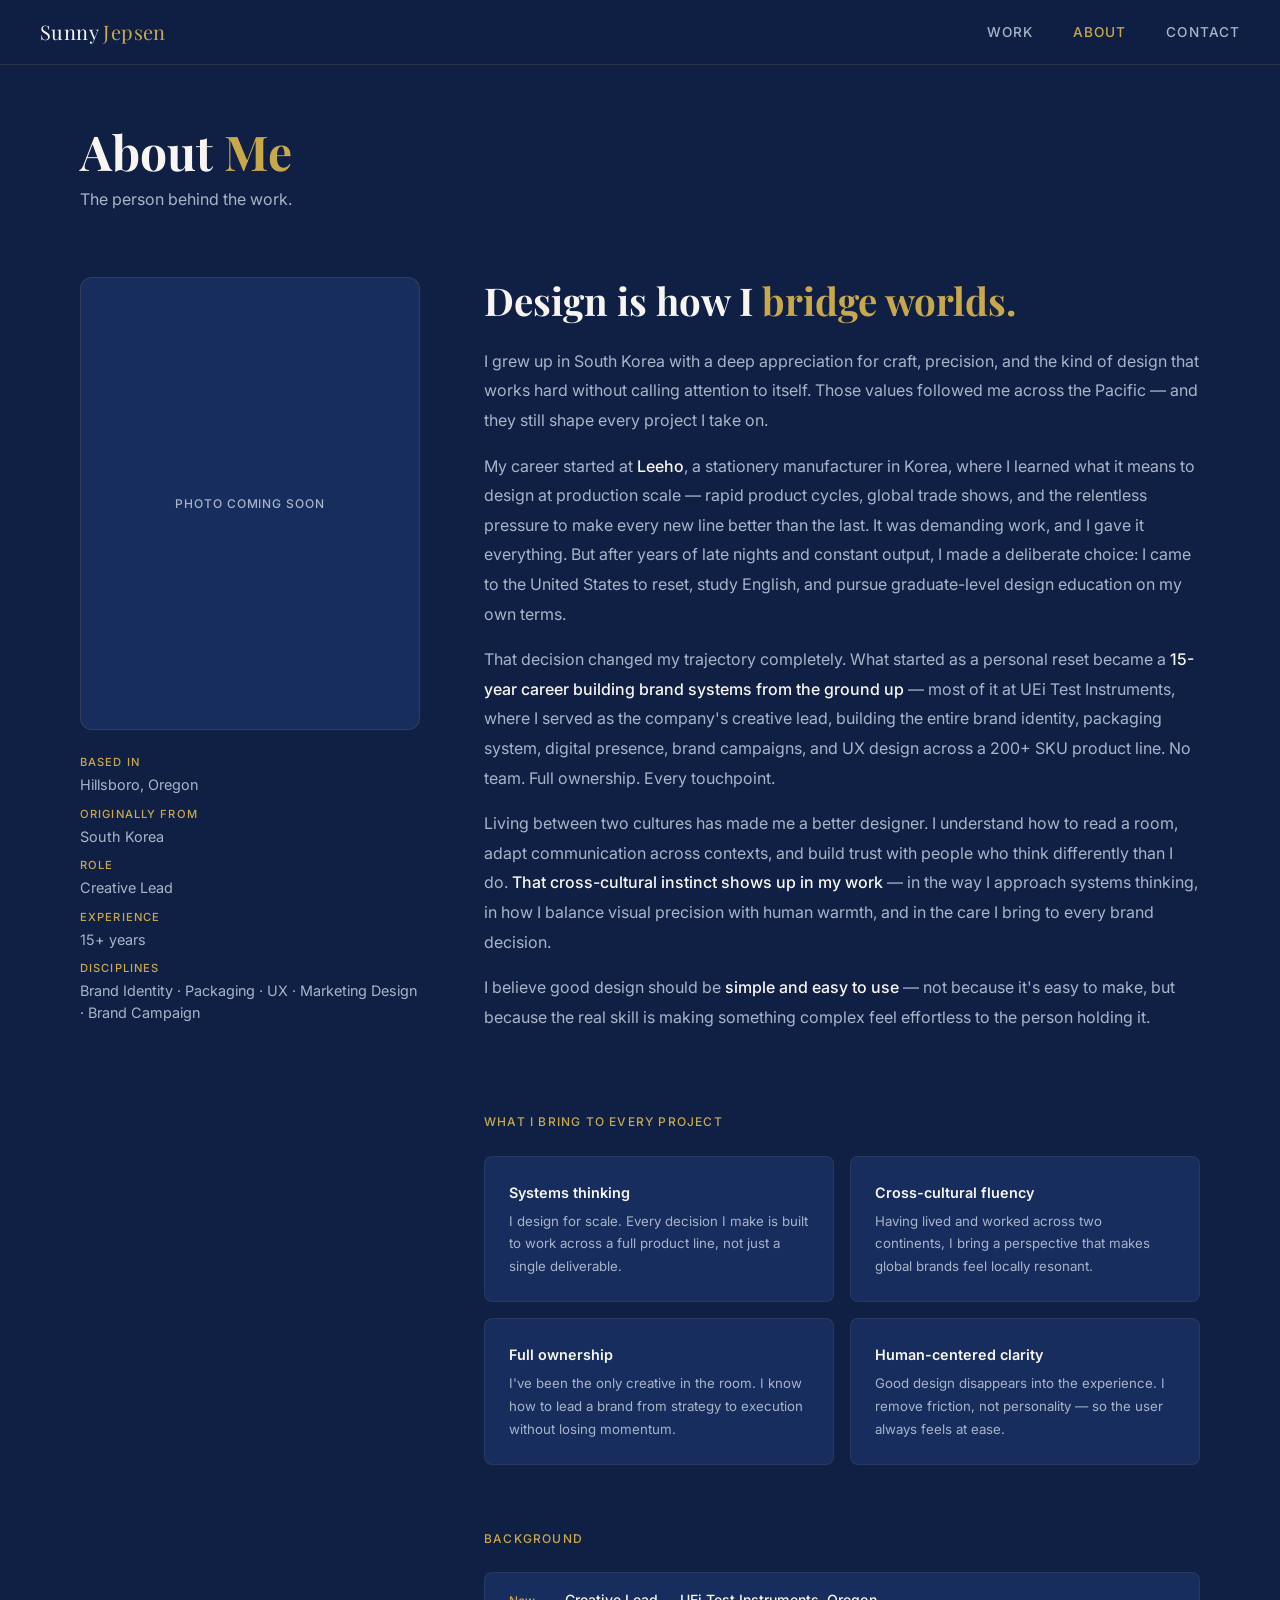
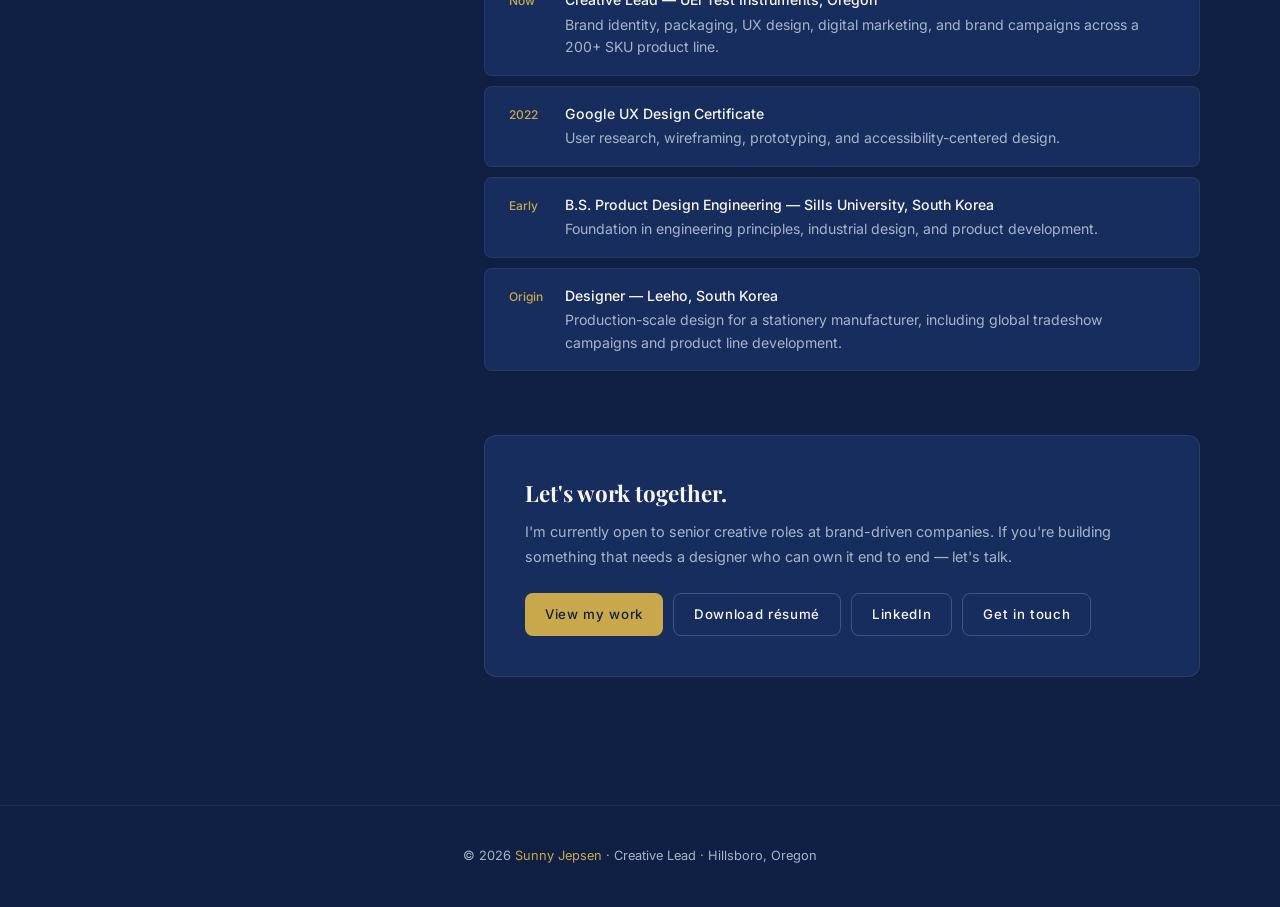
==== about.html @ d4784b3e "Add About page" ====
<!DOCTYPE html>
<html lang="en">
<head>
  <meta charset="UTF-8" />
  <meta name="viewport" content="width=device-width, initial-scale=1.0" />
  <title>About — Sunny Jepsen</title>
  <meta name="description" content="About Sunny Jepsen — Creative Lead with 15+ years in brand identity, packaging, UX, and marketing design." />

  <!-- Fonts -->
  <link rel="preconnect" href="https://fonts.googleapis.com" />
  <link rel="preconnect" href="https://fonts.gstatic.com" crossorigin />
  <link href="https://fonts.googleapis.com/css2?family=Inter:wght@400;500;600&family=Playfair+Display:wght@700&display=swap" rel="stylesheet" />

  <!-- Styles -->
  <link rel="stylesheet" href="css/reset.css" />
  <link rel="stylesheet" href="css/style.css" />

  <style>
    /* ── ABOUT PAGE SPECIFIC ── */
    .about-grid {
      display: grid;
      grid-template-columns: 340px 1fr;
      gap: 4rem;
      align-items: start;
    }

    /* LEFT COLUMN */
    .about-left {
      position: sticky;
      top: 100px;
    }

    .headshot {
      width: 100%;
      aspect-ratio: 3 / 4;
      border-radius: var(--radius-lg);
      overflow: hidden;
      background: var(--navy-mid);
      border: 1px solid rgba(201, 168, 76, 0.15);
      margin-bottom: var(--space-md);
    }

    .headshot img {
      width: 100%;
      height: 100%;
      object-fit: cover;
    }

    .headshot.placeholder {
      display: flex;
      align-items: center;
      justify-content: center;
    }

    .headshot.placeholder::after {
      content: "Photo coming soon";
      font-size: 0.75rem;
      font-weight: 500;
      letter-spacing: 0.08em;
      text-transform: uppercase;
      color: var(--text-secondary);
    }

    .about-meta {
      display: flex;
      flex-direction: column;
      gap: 10px;
    }

    .meta-item {
      display: flex;
      flex-direction: column;
      gap: 2px;
    }

    .meta-label {
      font-size: 0.7rem;
      font-weight: 500;
      letter-spacing: 0.1em;
      text-transform: uppercase;
      color: var(--gold);
    }

    .meta-value {
      font-size: 0.9rem;
      color: var(--text-secondary);
      line-height: 1.5;
    }

    /* RIGHT COLUMN */
    .about-right {
      display: flex;
      flex-direction: column;
      gap: var(--space-xl);
    }

    .about-intro h2 {
      font-family: var(--font-display);
      font-size: clamp(1.8rem, 3vw, 2.5rem);
      font-weight: 700;
      color: var(--warm);
      line-height: 1.2;
      margin-bottom: var(--space-md);
    }

    .about-intro h2 span {
      color: var(--gold);
    }

    .about-intro p {
      font-size: 1rem;
      color: var(--text-secondary);
      line-height: 1.85;
      margin-bottom: var(--space-sm);
    }

    .about-intro p strong {
      color: var(--warm);
      font-weight: 500;
    }

    /* VALUES */
    .values-section h3 {
      font-size: 0.75rem;
      font-weight: 500;
      letter-spacing: 0.1em;
      text-transform: uppercase;
      color: var(--gold);
      margin-bottom: var(--space-md);
    }

    .values-grid {
      display: grid;
      grid-template-columns: repeat(2, 1fr);
      gap: var(--space-sm);
    }

    .value-card {
      background: var(--navy-mid);
      border: 1px solid rgba(201, 168, 76, 0.1);
      border-radius: var(--radius-md);
      padding: var(--space-md);
    }

    .value-card .v-title {
      font-size: 0.9rem;
      font-weight: 600;
      color: var(--warm);
      margin-bottom: 6px;
    }

    .value-card .v-desc {
      font-size: 0.83rem;
      color: var(--text-secondary);
      line-height: 1.7;
    }

    /* CREDENTIALS */
    .credentials-section h3 {
      font-size: 0.75rem;
      font-weight: 500;
      letter-spacing: 0.1em;
      text-transform: uppercase;
      color: var(--gold);
      margin-bottom: var(--space-md);
    }

    .credential-list {
      display: flex;
      flex-direction: column;
      gap: 10px;
    }

    .credential-item {
      display: flex;
      gap: var(--space-sm);
      align-items: flex-start;
      padding: var(--space-sm) var(--space-md);
      background: var(--navy-mid);
      border: 1px solid rgba(201, 168, 76, 0.1);
      border-radius: var(--radius-md);
    }

    .credential-year {
      font-size: 0.75rem;
      font-weight: 500;
      color: var(--gold);
      min-width: 40px;
      padding-top: 2px;
    }

    .credential-text {
      font-size: 0.88rem;
      color: var(--text-secondary);
      line-height: 1.6;
    }

    .credential-text strong {
      color: var(--warm);
      font-weight: 500;
      display: block;
      margin-bottom: 2px;
    }

    /* CTA */
    .cta-section {
      padding: var(--space-lg) var(--space-lg);
      background: var(--navy-mid);
      border: 1px solid rgba(201, 168, 76, 0.15);
      border-radius: var(--radius-lg);
    }

    .cta-section h3 {
      font-family: var(--font-display);
      font-size: 1.4rem;
      font-weight: 700;
      color: var(--warm);
      margin-bottom: 8px;
    }

    .cta-section p {
      font-size: 0.9rem;
      color: var(--text-secondary);
      margin-bottom: var(--space-md);
      line-height: 1.7;
    }

    .cta-buttons {
      display: flex;
      flex-wrap: wrap;
      gap: 10px;
    }

    .btn {
      display: inline-flex;
      align-items: center;
      gap: 6px;
      font-size: 0.83rem;
      font-weight: 500;
      letter-spacing: 0.05em;
      padding: 10px 20px;
      border-radius: var(--radius-md);
      transition: all var(--transition);
    }

    .btn-primary {
      background: var(--gold);
      color: var(--navy);
    }

    .btn-primary:hover {
      background: var(--gold-light);
    }

    .btn-secondary {
      background: transparent;
      color: var(--warm);
      border: 1px solid rgba(248, 245, 240, 0.2);
    }

    .btn-secondary:hover {
      border-color: var(--gold);
      color: var(--gold);
    }

    /* RESPONSIVE */
    @media (max-width: 860px) {
      .about-grid {
        grid-template-columns: 1fr;
        gap: var(--space-lg);
      }

      .about-left {
        position: static;
        display: grid;
        grid-template-columns: 180px 1fr;
        gap: var(--space-md);
        align-items: start;
      }

      .headshot {
        margin-bottom: 0;
      }

      .values-grid {
        grid-template-columns: 1fr;
      }
    }

    @media (max-width: 500px) {
      .about-left {
        grid-template-columns: 1fr;
      }

      .cta-buttons {
        flex-direction: column;
      }

      .btn {
        justify-content: center;
      }
    }
  </style>
</head>
<body>

  <!-- NAV -->
  <nav>
    <a href="index.html" class="nav-logo">Sunny <span>Jepsen</span></a>
    <ul class="nav-links">
      <li><a href="index.html">Work</a></li>
      <li><a href="about.html" class="active">About</a></li>
      <li><a href="contact.html">Contact</a></li>
    </ul>
  </nav>

  <main>

    <div class="page-header">
      <h1>About <span>Me</span></h1>
      <p>The person behind the work.</p>
    </div>

    <div class="about-grid">

      <!-- LEFT: Photo + Meta -->
      <div class="about-left">
        <div class="headshot placeholder"></div>

        <div class="about-meta">
          <div class="meta-item">
            <span class="meta-label">Based in</span>
            <span class="meta-value">Hillsboro, Oregon</span>
          </div>
          <div class="meta-item">
            <span class="meta-label">Originally from</span>
            <span class="meta-value">South Korea</span>
          </div>
          <div class="meta-item">
            <span class="meta-label">Role</span>
            <span class="meta-value">Creative Lead</span>
          </div>
          <div class="meta-item">
            <span class="meta-label">Experience</span>
            <span class="meta-value">15+ years</span>
          </div>
          <div class="meta-item">
            <span class="meta-label">Disciplines</span>
            <span class="meta-value">Brand Identity · Packaging · UX · Marketing Design · Brand Campaign</span>
          </div>
        </div>
      </div>

      <!-- RIGHT: Story + Values + CTA -->
      <div class="about-right">

        <!-- INTRO -->
        <div class="about-intro">
          <h2>Design is how I <span>bridge worlds.</span></h2>

          <p>
            I grew up in South Korea with a deep appreciation for craft, precision, and the kind of design that works hard without calling attention to itself. Those values followed me across the Pacific — and they still shape every project I take on.
          </p>

          <p>
            My career started at <strong>Leeho</strong>, a stationery manufacturer in Korea, where I learned what it means to design at production scale — rapid product cycles, global trade shows, and the relentless pressure to make every new line better than the last. It was demanding work, and I gave it everything. But after years of late nights and constant output, I made a deliberate choice: I came to the United States to reset, study English, and pursue graduate-level design education on my own terms.
          </p>

          <p>
            That decision changed my trajectory completely. What started as a personal reset became a <strong>15-year career building brand systems from the ground up</strong> — most of it at UEi Test Instruments, where I served as the company's creative lead, building the entire brand identity, packaging system, digital presence, brand campaigns, and UX design across a 200+ SKU product line. No team. Full ownership. Every touchpoint.
          </p>

          <p>
            Living between two cultures has made me a better designer. I understand how to read a room, adapt communication across contexts, and build trust with people who think differently than I do. <strong>That cross-cultural instinct shows up in my work</strong> — in the way I approach systems thinking, in how I balance visual precision with human warmth, and in the care I bring to every brand decision.
          </p>

          <p>
            I believe good design should be <strong>simple and easy to use</strong> — not because it's easy to make, but because the real skill is making something complex feel effortless to the person holding it.
          </p>
        </div>

        <!-- VALUES -->
        <div class="values-section">
          <h3>What I bring to every project</h3>
          <div class="values-grid">
            <div class="value-card">
              <div class="v-title">Systems thinking</div>
              <div class="v-desc">I design for scale. Every decision I make is built to work across a full product line, not just a single deliverable.</div>
            </div>
            <div class="value-card">
              <div class="v-title">Cross-cultural fluency</div>
              <div class="v-desc">Having lived and worked across two continents, I bring a perspective that makes global brands feel locally resonant.</div>
            </div>
            <div class="value-card">
              <div class="v-title">Full ownership</div>
              <div class="v-desc">I've been the only creative in the room. I know how to lead a brand from strategy to execution without losing momentum.</div>
            </div>
            <div class="value-card">
              <div class="v-title">Human-centered clarity</div>
              <div class="v-desc">Good design disappears into the experience. I remove friction, not personality — so the user always feels at ease.</div>
            </div>
          </div>
        </div>

        <!-- CREDENTIALS -->
        <div class="credentials-section">
          <h3>Background</h3>
          <div class="credential-list">
            <div class="credential-item">
              <span class="credential-year">Now</span>
              <div class="credential-text">
                <strong>Creative Lead — UEi Test Instruments, Oregon</strong>
                Brand identity, packaging, UX design, digital marketing, and brand campaigns across a 200+ SKU product line.
              </div>
            </div>
            <div class="credential-item">
              <span class="credential-year">2022</span>
              <div class="credential-text">
                <strong>Google UX Design Certificate</strong>
                User research, wireframing, prototyping, and accessibility-centered design.
              </div>
            </div>
            <div class="credential-item">
              <span class="credential-year">Early</span>
              <div class="credential-text">
                <strong>B.S. Product Design Engineering — Sills University, South Korea</strong>
                Foundation in engineering principles, industrial design, and product development.
              </div>
            </div>
            <div class="credential-item">
              <span class="credential-year">Origin</span>
              <div class="credential-text">
                <strong>Designer — Leeho, South Korea</strong>
                Production-scale design for a stationery manufacturer, including global tradeshow campaigns and product line development.
              </div>
            </div>
          </div>
        </div>

        <!-- CTA -->
        <div class="cta-section">
          <h3>Let's work together.</h3>
          <p>I'm currently open to senior creative roles at brand-driven companies. If you're building something that needs a designer who can own it end to end — let's talk.</p>
          <div class="cta-buttons">
            <a href="index.html" class="btn btn-primary">View my work</a>
            <a href="/resume.pdf" class="btn btn-secondary" target="_blank">Download résumé</a>
            <a href="https://linkedin.com/in/sunnyjepsen" class="btn btn-secondary" target="_blank">LinkedIn</a>
            <a href="contact.html" class="btn btn-secondary">Get in touch</a>
          </div>
        </div>

      </div>
    </div>
  </main>

  <footer>
    <p>© 2026 <span>Sunny Jepsen</span> · Creative Lead · Hillsboro, Oregon</p>
  </footer>

  <script src="js/main.js"></script>
</body>
</html>
---- css/style.css ----
/* ── DESIGN TOKENS ── */
:root {
  --navy:      #0f2044;
  --navy-mid:  #162d5e;
  --gold:      #c9a84c;
  --gold-light:#e2c87a;
  --warm:      #f8f5f0;
  --warm-dark: #ede8e1;
  --white:     #ffffff;
  --text-primary:   #f8f5f0;
  --text-secondary: #a8b4c8;
  --text-dark:      #0f2044;

  --font-sans: 'Inter', system-ui, sans-serif;
  --font-display: 'Playfair Display', Georgia, serif;

  --space-xs:  0.5rem;
  --space-sm:  1rem;
  --space-md:  1.5rem;
  --space-lg:  2.5rem;
  --space-xl:  4rem;

  --radius-sm: 4px;
  --radius-md: 8px;
  --radius-lg: 12px;

  --transition: 0.25s ease;
  --max-width: 1200px;
}

/* ── BASE ── */
body {
  font-family: var(--font-sans);
  background-color: var(--navy);
  color: var(--text-primary);
  line-height: 1.6;
}

/* ── NAV ── */
nav {
  position: fixed;
  top: 0;
  left: 0;
  right: 0;
  z-index: 100;
  display: flex;
  align-items: center;
  justify-content: space-between;
  padding: var(--space-sm) var(--space-lg);
  background: rgba(15, 32, 68, 0.92);
  backdrop-filter: blur(12px);
  border-bottom: 1px solid rgba(201, 168, 76, 0.15);
}

.nav-logo {
  font-family: var(--font-display);
  font-size: 1.25rem;
  color: var(--warm);
  letter-spacing: 0.02em;
}

.nav-logo span {
  color: var(--gold);
}

.nav-links {
  display: flex;
  gap: var(--space-lg);
}

.nav-links a {
  font-size: 0.85rem;
  font-weight: 500;
  letter-spacing: 0.08em;
  text-transform: uppercase;
  color: var(--text-secondary);
  transition: color var(--transition);
}

.nav-links a:hover,
.nav-links a.active {
  color: var(--gold);
}

/* ── PAGE WRAPPER ── */
main {
  max-width: var(--max-width);
  margin: 0 auto;
  padding: calc(var(--space-xl) + 60px) var(--space-lg) var(--space-xl);
}

/* ── PAGE HEADER ── */
.page-header {
  margin-bottom: var(--space-xl);
}

.page-header h1 {
  font-family: var(--font-display);
  font-size: clamp(2rem, 4vw, 3rem);
  font-weight: 700;
  color: var(--warm);
  line-height: 1.15;
  margin-bottom: var(--space-xs);
}

.page-header h1 span {
  color: var(--gold);
}

.page-header p {
  font-size: 1rem;
  color: var(--text-secondary);
  max-width: 480px;
}

/* ── WORK GRID ── */
.work-grid {
  display: grid;
  grid-template-columns: repeat(3, 1fr);
  gap: var(--space-md);
}

/* ── PROJECT CARD ── */
.card {
  background: var(--navy-mid);
  border-radius: var(--radius-lg);
  overflow: hidden;
  border: 1px solid rgba(201, 168, 76, 0.1);
  transition: transform var(--transition), border-color var(--transition), box-shadow var(--transition);
  cursor: pointer;
}

.card:hover {
  transform: translateY(-4px);
  border-color: rgba(201, 168, 76, 0.4);
  box-shadow: 0 12px 32px rgba(0, 0, 0, 0.3);
}

.card-image {
  width: 100%;
  aspect-ratio: 4 / 3;
  background: var(--navy);
  overflow: hidden;
}

.card-image img {
  width: 100%;
  height: 100%;
  object-fit: cover;
  transition: transform 0.4s ease;
}

.card:hover .card-image img {
  transform: scale(1.04);
}

/* placeholder when no image yet */
.card-image.placeholder {
  display: flex;
  align-items: center;
  justify-content: center;
  background: linear-gradient(135deg, var(--navy) 0%, var(--navy-mid) 100%);
}

.card-image.placeholder::after {
  content: attr(data-label);
  font-size: 0.75rem;
  font-weight: 500;
  letter-spacing: 0.1em;
  text-transform: uppercase;
  color: var(--text-secondary);
}

.card-body {
  padding: var(--space-md);
}

.card-tags {
  display: flex;
  flex-wrap: wrap;
  gap: 6px;
  margin-bottom: var(--space-xs);
}

.tag {
  font-size: 0.7rem;
  font-weight: 500;
  letter-spacing: 0.07em;
  text-transform: uppercase;
  padding: 3px 10px;
  border-radius: var(--radius-sm);
  background: rgba(201, 168, 76, 0.12);
  color: var(--gold-light);
  border: 1px solid rgba(201, 168, 76, 0.2);
}

.card-title {
  font-family: var(--font-display);
  font-size: 1.1rem;
  font-weight: 700;
  color: var(--warm);
  margin-bottom: 6px;
  line-height: 1.3;
}

.card-desc {
  font-size: 0.85rem;
  color: var(--text-secondary);
  line-height: 1.6;
}

/* ── FOOTER ── */
footer {
  text-align: center;
  padding: var(--space-lg);
  font-size: 0.8rem;
  color: var(--text-secondary);
  border-top: 1px solid rgba(201, 168, 76, 0.1);
  margin-top: var(--space-xl);
}

footer span {
  color: var(--gold);
}

/* ── RESPONSIVE ── */
@media (max-width: 900px) {
  .work-grid {
    grid-template-columns: repeat(2, 1fr);
  }
}

@media (max-width: 580px) {
  .work-grid {
    grid-template-columns: 1fr;
  }

  nav {
    padding: var(--space-sm);
  }

  .nav-links {
    gap: var(--space-md);
  }

  main {
    padding-left: var(--space-sm);
    padding-right: var(--space-sm);
  }
}
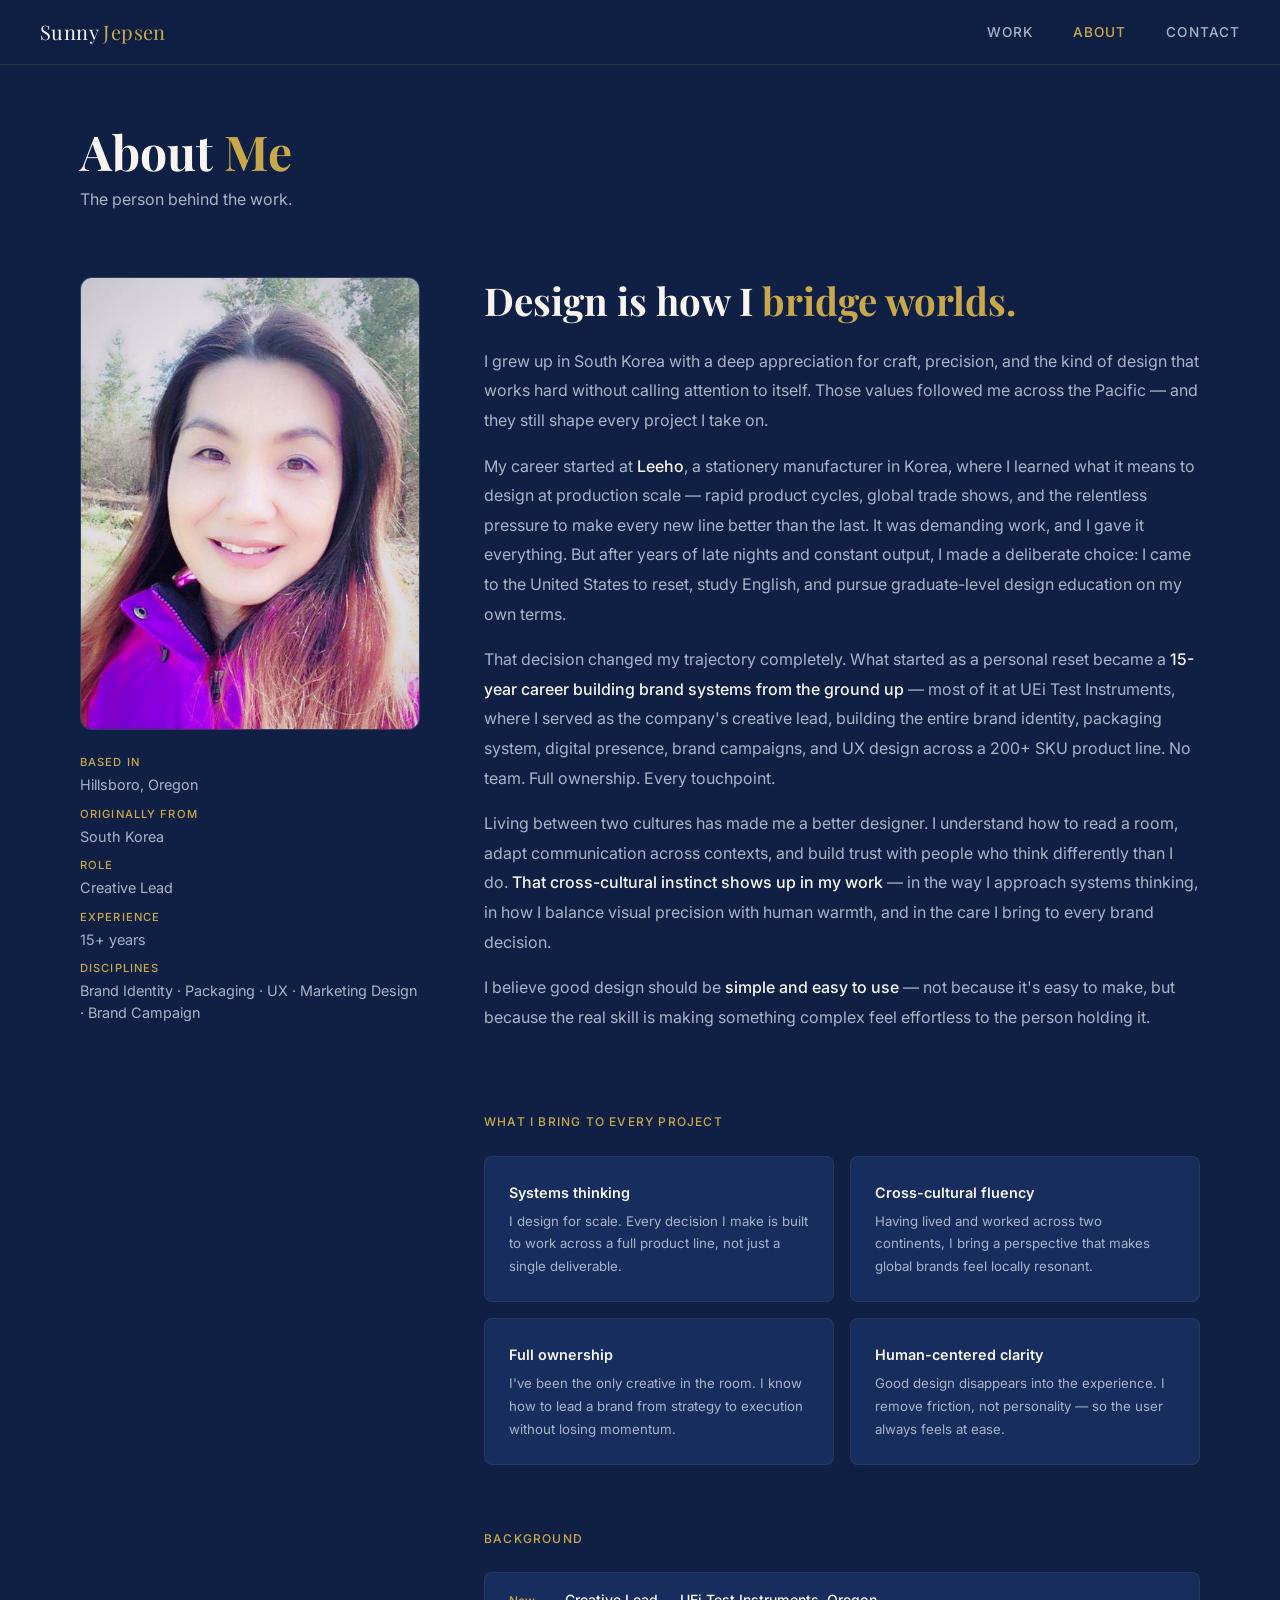
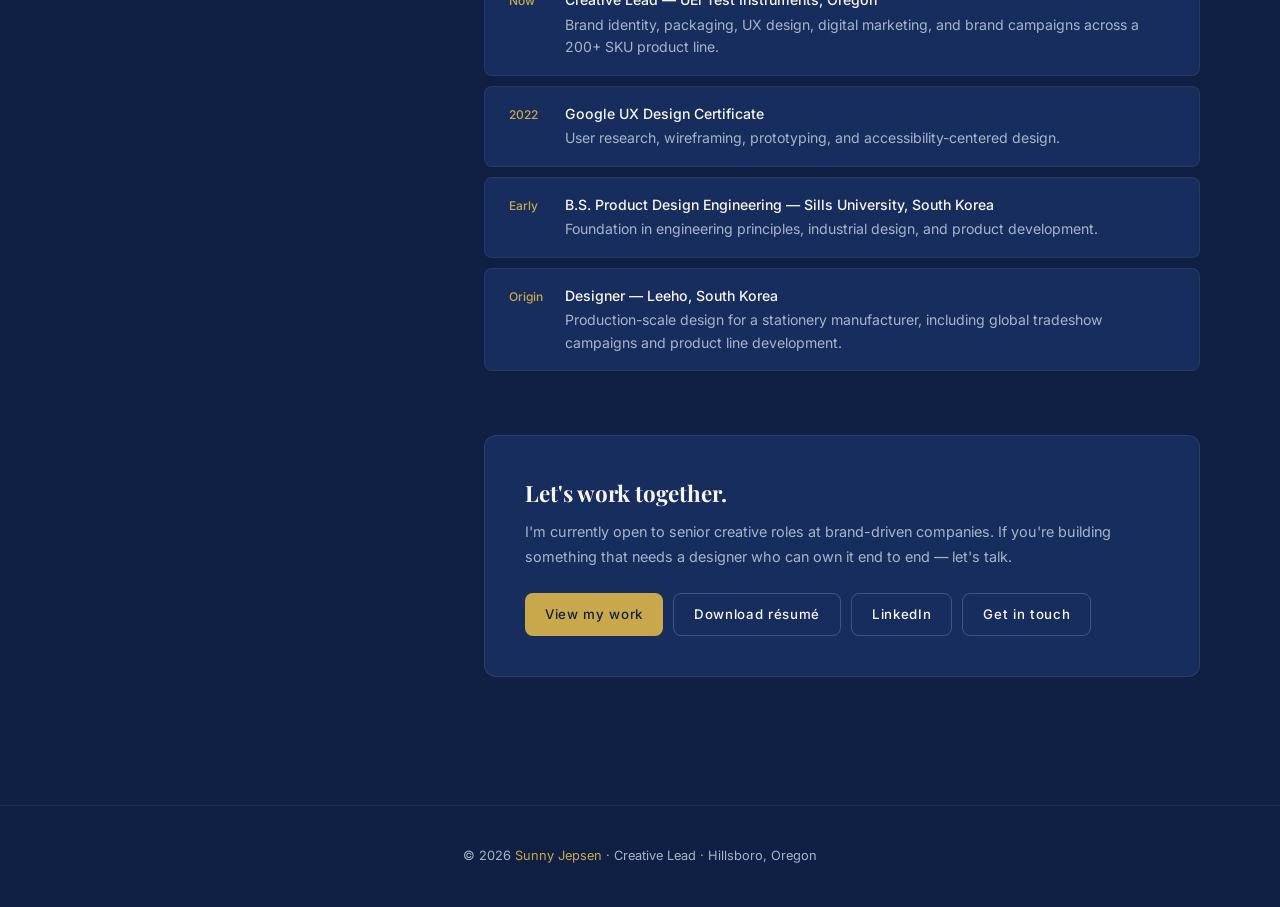
==== commit 2042008d: "Add headshot to About page" ====
--- a/about.html
+++ b/about.html
@@ -325,7 +325,9 @@
 
       <!-- LEFT: Photo + Meta -->
       <div class="about-left">
-        <div class="headshot placeholder"></div>
+        <div class="headshot">
+  <img src="images/headshot.jpg" alt="Sunny Jepsen — Creative Lead" />
+</div>
 
         <div class="about-meta">
           <div class="meta-item">
